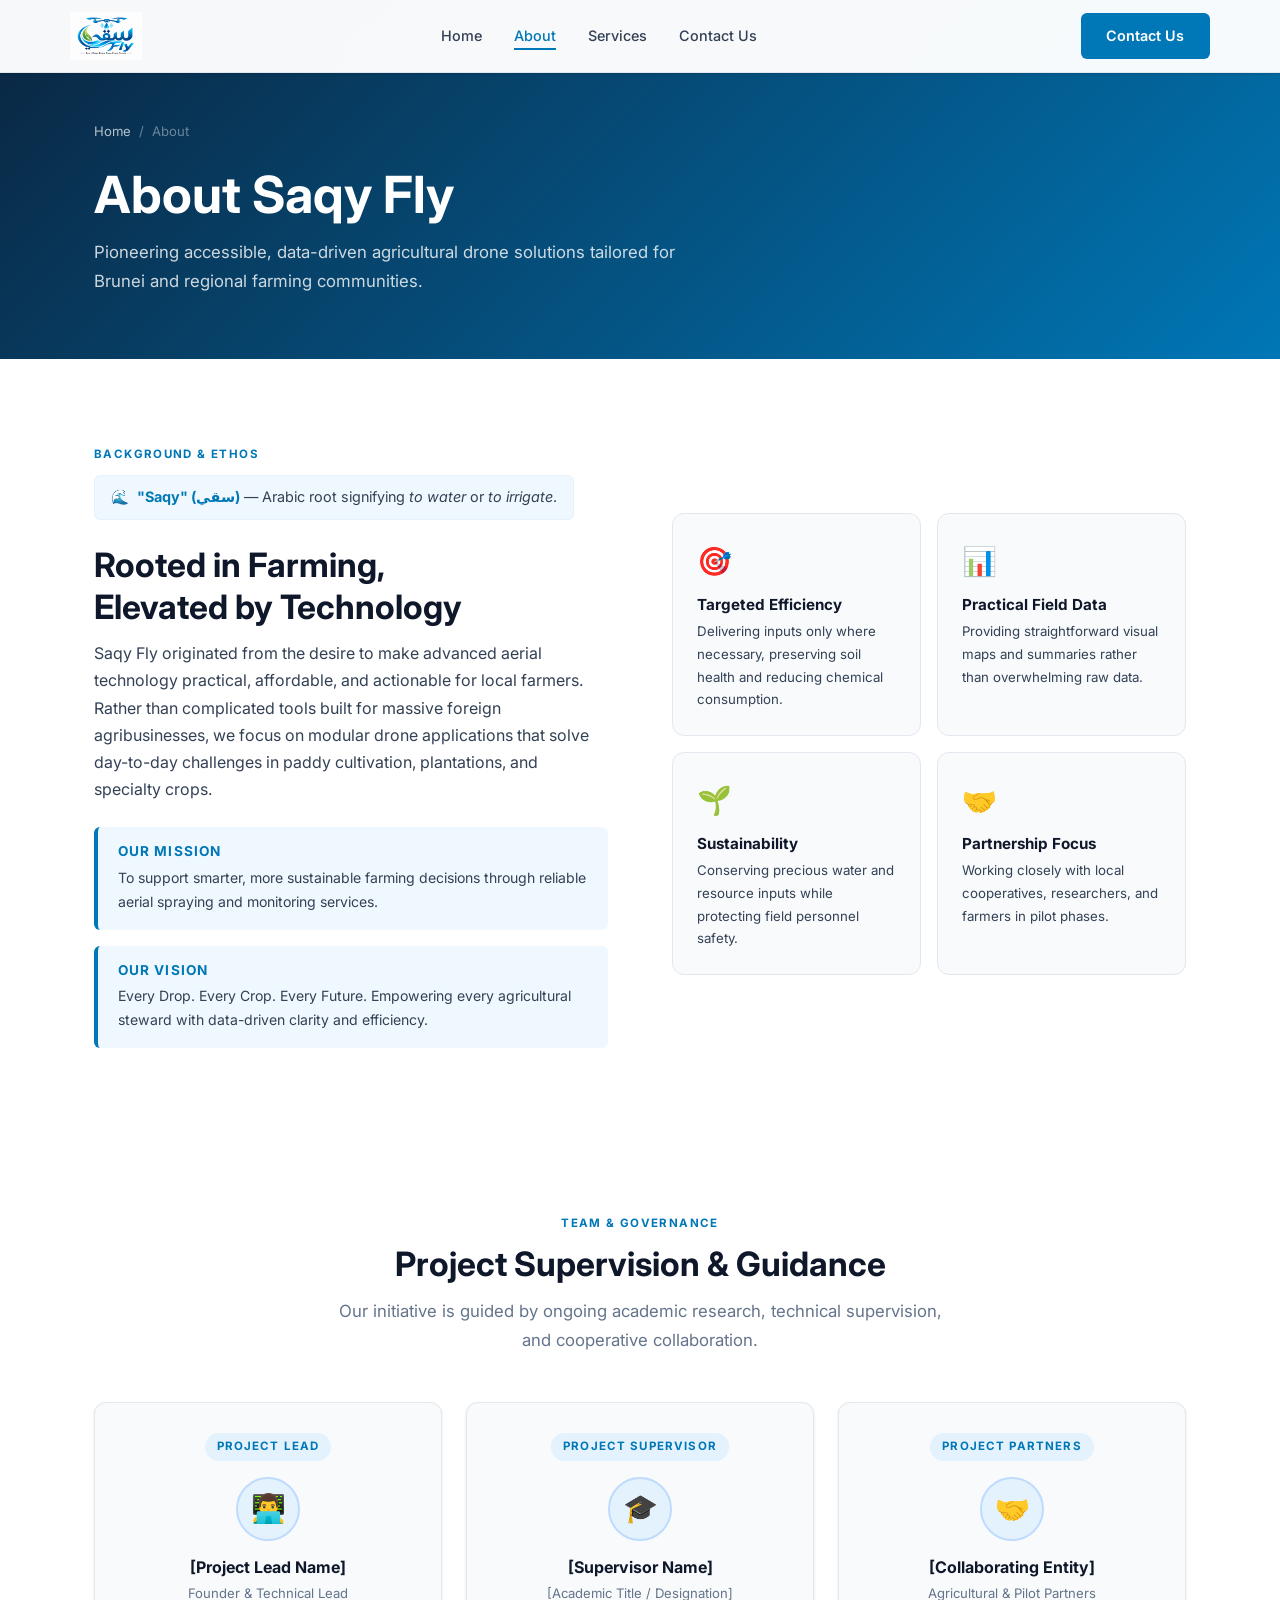
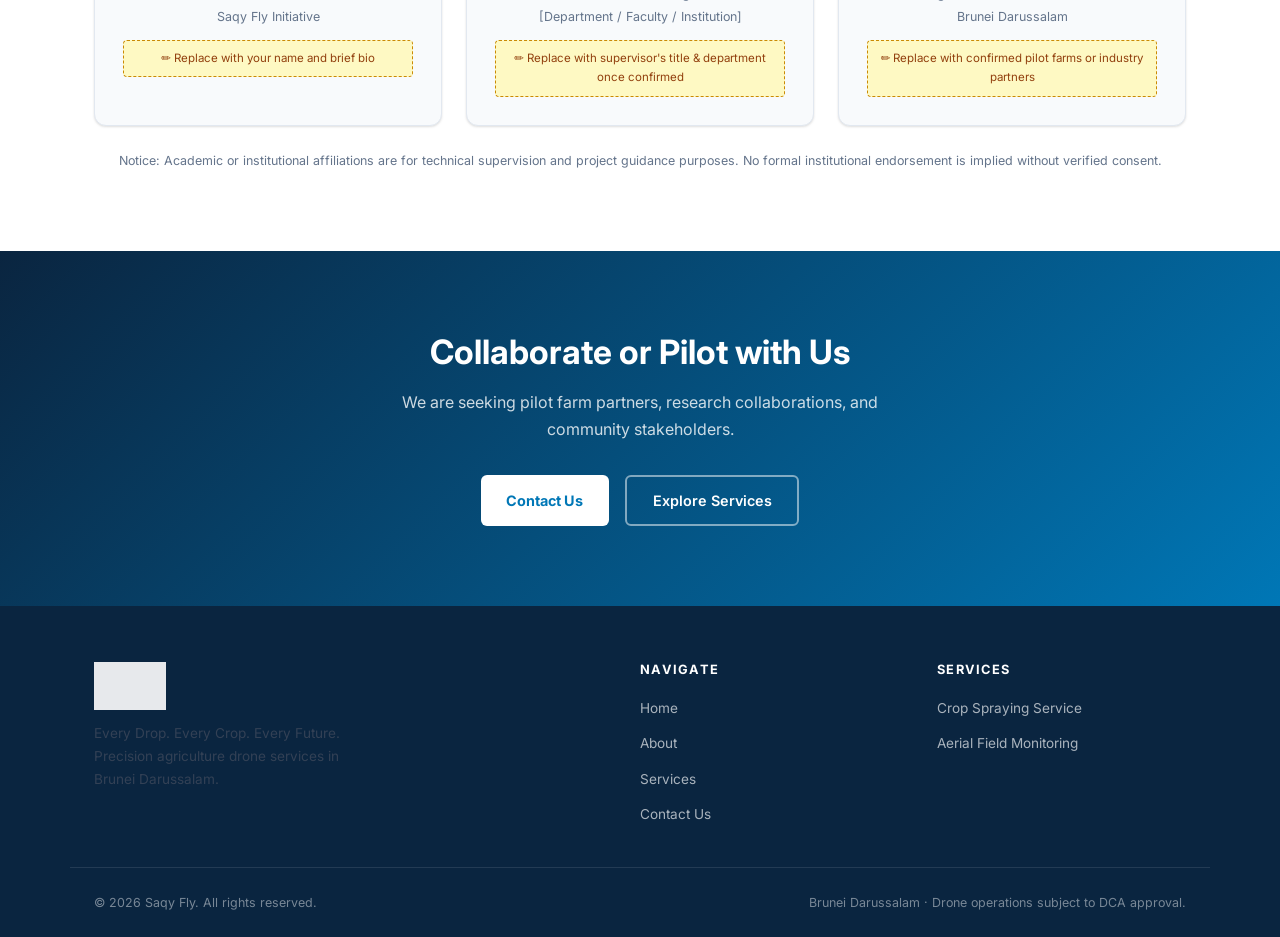
==== about/index.html @ 0e9d71e7 "Update SaqyFly: white & ocean-blue theme, carousel with fallbacks, supervision section, two services" ====
<!DOCTYPE html>
<html lang="en">
<head>
  <meta charset="UTF-8" />
  <meta name="viewport" content="width=device-width, initial-scale=1.0" />
  <title>About Us — Saqy Fly Precision Agriculture</title>
  <meta name="description" content="Learn about Saqy Fly's background, mission, technology vision, and project supervision in Brunei." />
  <link rel="preconnect" href="https://fonts.googleapis.com" />
  <link rel="preconnect" href="https://fonts.gstatic.com" crossorigin />
  <link href="https://fonts.googleapis.com/css2?family=Inter:wght@400;500;600;700;800&display=swap" rel="stylesheet" />
  <link rel="stylesheet" href="../assets/css/style.css" />
  <link rel="icon" href="data:image/svg+xml,<svg xmlns='http://www.w3.org/2000/svg' viewBox='0 0 32 32'><rect width='32' height='32' rx='6' fill='%230077b6'/><text x='5' y='23' font-size='18' font-weight='900' fill='%23fff'>SF</text></svg>" />
</head>
<body>

  <!-- ══ NAV ══ -->
  <nav class="nav" id="mainNav">
    <div class="container nav__inner">
      <a href="/" class="nav__logo">
        <img src="../images/logo.png" alt="Saqy Fly" />
      </a>
      <ul class="nav__links">
        <li><a href="/">Home</a></li>
        <li><a href="/about/" class="active">About</a></li>
        <li><a href="/services/">Services</a></li>
        <li><a href="/contact/">Contact Us</a></li>
      </ul>
      <a href="/contact/" class="btn btn-primary nav__cta">Contact Us</a>
      <button class="nav__hamburger" id="hamburger" aria-label="Open menu">
        <span></span><span></span><span></span>
      </button>
    </div>
  </nav>

  <!-- Mobile Nav -->
  <div class="nav__mobile" id="mobileNav" role="dialog" aria-label="Mobile navigation">
    <button class="nav__close" id="navClose" aria-label="Close menu">✕</button>
    <a href="/" onclick="closeMobileNav()">Home</a>
    <a href="/about/" onclick="closeMobileNav()">About</a>
    <a href="/services/" onclick="closeMobileNav()">Services</a>
    <a href="/contact/" onclick="closeMobileNav()">Contact Us</a>
    <a href="/contact/" class="btn btn-primary" onclick="closeMobileNav()">Contact Us</a>
  </div>

  <!-- ══ PAGE HERO ══ -->
  <section class="page-hero">
    <div class="container">
      <div class="breadcrumb">
        <a href="/">Home</a>
        <span>/</span>
        <span>About</span>
      </div>
      <h1>About Saqy Fly</h1>
      <p>
        Pioneering accessible, data-driven agricultural drone solutions tailored for Brunei and regional farming communities.
      </p>
    </div>
  </section>

  <!-- ══ MISSION & BACKGROUND ══ -->
  <section class="about-mission">
    <div class="container about-mission__inner">
      <div>
        <span class="section-label">Background &amp; Ethos</span>
        <div class="name-meaning">
          <span>🌊</span>
          <span><strong>"Saqy" (سقي)</strong> — Arabic root signifying <em>to water</em> or <em>to irrigate</em>.</span>
        </div>
        <h2 class="section-title">Rooted in Farming,<br>Elevated by Technology</h2>
        <p>
          Saqy Fly originated from the desire to make advanced aerial technology practical, affordable, and actionable for local farmers. Rather than complicated tools built for massive foreign agribusinesses, we focus on modular drone applications that solve day-to-day challenges in paddy cultivation, plantations, and specialty crops.
        </p>

        <div class="mission-vision">
          <div class="mv-box">
            <h4>Our Mission</h4>
            <p>To support smarter, more sustainable farming decisions through reliable aerial spraying and monitoring services.</p>
          </div>
          <div class="mv-box">
            <h4>Our Vision</h4>
            <p>Every Drop. Every Crop. Every Future. Empowering every agricultural steward with data-driven clarity and efficiency.</p>
          </div>
        </div>
      </div>

      <div class="about-mission__cards">
        <div class="mission-card">
          <div class="mission-card__icon">🎯</div>
          <h4>Targeted Efficiency</h4>
          <p>Delivering inputs only where necessary, preserving soil health and reducing chemical consumption.</p>
        </div>
        <div class="mission-card">
          <div class="mission-card__icon">📊</div>
          <h4>Practical Field Data</h4>
          <p>Providing straightforward visual maps and summaries rather than overwhelming raw data.</p>
        </div>
        <div class="mission-card">
          <div class="mission-card__icon">🌱</div>
          <h4>Sustainability</h4>
          <p>Conserving precious water and resource inputs while protecting field personnel safety.</p>
        </div>
        <div class="mission-card">
          <div class="mission-card__icon">🤝</div>
          <h4>Partnership Focus</h4>
          <p>Working closely with local cooperatives, researchers, and farmers in pilot phases.</p>
        </div>
      </div>
    </div>
  </section>

  <!-- ══ PROJECT SUPERVISION & GUIDANCE (Requirement 2) ══ -->
  <section class="supervision bg-grey">
    <div class="container">
      <div class="center" style="max-width:700px; margin:0 auto;">
        <span class="section-label">Team &amp; Governance</span>
        <h2 class="section-title">Project Supervision &amp; Guidance</h2>
        <p class="section-subtitle" style="margin:0 auto;">
          Our initiative is guided by ongoing academic research, technical supervision, and cooperative collaboration.
        </p>
      </div>

      <div class="supervision__grid">

        <!-- Column 1: Project Lead -->
        <div class="supervision-card">
          <span class="supervision-card__role">Project Lead</span>
          <div class="supervision-card__avatar">👨‍💻</div>
          <h4>[Project Lead Name]</h4>
          <div class="supervision-card__title">Founder &amp; Technical Lead</div>
          <div class="supervision-card__dept">Saqy Fly Initiative</div>
          <div class="supervision-card__placeholder">
            ✏️ Replace with your name and brief bio
          </div>
        </div>

        <!-- Column 2: Project Supervisor -->
        <div class="supervision-card">
          <span class="supervision-card__role">Project Supervisor</span>
          <div class="supervision-card__avatar">🎓</div>
          <h4>[Supervisor Name]</h4>
          <div class="supervision-card__title">[Academic Title / Designation]</div>
          <div class="supervision-card__dept">[Department / Faculty / Institution]</div>
          <div class="supervision-card__placeholder">
            ✏️ Replace with supervisor's title &amp; department once confirmed
          </div>
        </div>

        <!-- Column 3: Project Partners -->
        <div class="supervision-card">
          <span class="supervision-card__role">Project Partners</span>
          <div class="supervision-card__avatar">🤝</div>
          <h4>[Collaborating Entity]</h4>
          <div class="supervision-card__title">Agricultural &amp; Pilot Partners</div>
          <div class="supervision-card__dept">Brunei Darussalam</div>
          <div class="supervision-card__placeholder">
            ✏️ Replace with confirmed pilot farms or industry partners
          </div>
        </div>

      </div>

      <p class="center mt-3" style="font-size:.78rem; color:var(--text-muted);">
        Notice: Academic or institutional affiliations are for technical supervision and project guidance purposes. No formal institutional endorsement is implied without verified consent.
      </p>
    </div>
  </section>

  <!-- ══ CTA BAND ══ -->
  <div class="cta-band">
    <div class="container">
      <h2>Collaborate or Pilot with Us</h2>
      <p>We are seeking pilot farm partners, research collaborations, and community stakeholders.</p>
      <div class="cta-band__actions">
        <a href="/contact/" class="btn btn-white">Contact Us</a>
        <a href="/services/" class="btn btn-outline" style="border-color:rgba(255,255,255,.5);color:#fff;">Explore Services</a>
      </div>
    </div>
  </div>

  <!-- ══ FOOTER ══ -->
  <footer class="footer">
    <div class="container footer__inner">
      <div class="footer__brand">
        <img src="../images/logo.png" alt="Saqy Fly" />
        <p>Every Drop. Every Crop. Every Future.<br>Precision agriculture drone services in Brunei Darussalam.</p>
      </div>
      <div class="footer__col">
        <h4>Navigate</h4>
        <ul>
          <li><a href="/">Home</a></li>
          <li><a href="/about/">About</a></li>
          <li><a href="/services/">Services</a></li>
          <li><a href="/contact/">Contact Us</a></li>
        </ul>
      </div>
      <div class="footer__col">
        <h4>Services</h4>
        <ul>
          <li><a href="/services/#spraying">Crop Spraying Service</a></li>
          <li><a href="/services/#monitoring">Aerial Field Monitoring</a></li>
        </ul>
      </div>
    </div>
    <div class="container footer__bottom">
      <span>© <span id="year"></span> Saqy Fly. All rights reserved.</span>
      <span>Brunei Darussalam · Drone operations subject to DCA approval.</span>
    </div>
  </footer>

  <script src="../assets/js/main.js"></script>
</body>
</html>
---- assets/css/style.css ----
/* ============================================================
   SAQY FLY — Global Stylesheet
   Theme: White background · Ocean-blue branding
   ============================================================ */

:root {
  /* Colours */
  --blue-900:  #0a2540;
  --blue-800:  #0d3461;
  --blue-700:  #1354a0;
  --blue-600:  #1a6fc4;
  --blue-500:  #2196f3;
  --blue-400:  #42a5f5;
  --blue-100:  #e3f2fd;
  --blue-50:   #f0f8ff;
  --ocean:     #0077b6;
  --ocean-mid: #0096c7;
  --ocean-light: #00b4d8;
  --ocean-pale: #caf0f8;

  --white:     #ffffff;
  --grey-50:   #f8fafc;
  --grey-100:  #f1f5f9;
  --grey-200:  #e2e8f0;
  --grey-300:  #cbd5e1;
  --grey-400:  #94a3b8;
  --grey-500:  #64748b;
  --grey-700:  #334155;
  --grey-900:  #0f172a;

  --text-dark:  #0f172a;
  --text-body:  #334155;
  --text-muted: #64748b;
  --border:     #e2e8f0;

  --accent:     var(--ocean);
  --accent-hover: var(--ocean-mid);

  /* Spacing & Shape */
  --radius:    12px;
  --radius-sm: 6px;
  --radius-lg: 20px;
  --shadow-sm: 0 1px 3px rgba(0,0,0,.08), 0 1px 2px rgba(0,0,0,.06);
  --shadow:    0 4px 16px rgba(0,119,182,.12);
  --shadow-lg: 0 12px 40px rgba(0,119,182,.16);
  --transition: 0.22s ease;
  --max-w: 1140px;
  --font: 'Inter', system-ui, -apple-system, sans-serif;
}

/* ── Reset ── */
*, *::before, *::after { box-sizing: border-box; margin: 0; padding: 0; }
html { scroll-behavior: smooth; font-size: 16px; }
body {
  font-family: var(--font);
  background: var(--white);
  color: var(--text-body);
  line-height: 1.7;
  -webkit-font-smoothing: antialiased;
}
img { max-width: 100%; display: block; }
a { color: var(--ocean); text-decoration: none; }
a:hover { text-decoration: underline; }

/* ── Typography ── */
h1,h2,h3,h4 { font-weight: 700; line-height: 1.25; color: var(--text-dark); }
h1 { font-size: clamp(2rem, 5vw, 3.2rem); }
h2 { font-size: clamp(1.5rem, 3vw, 2.1rem); }
h3 { font-size: 1.2rem; }
p  { color: var(--text-body); }

/* ── Layout ── */
.container { max-width: var(--max-w); margin: 0 auto; padding: 0 1.5rem; }
section { padding: 5rem 0; }
.section-label {
  display: inline-block;
  text-transform: uppercase;
  letter-spacing: .12em;
  font-size: .72rem;
  font-weight: 700;
  color: var(--ocean);
  margin-bottom: .6rem;
}
.section-title { margin-bottom: .75rem; }
.section-subtitle { font-size: 1.05rem; color: var(--text-muted); max-width: 620px; }
.bg-grey   { background: var(--grey-50); }
.bg-blue   { background: var(--blue-900); }
.bg-white  { background: var(--white); }

/* ── Buttons ── */
.btn {
  display: inline-flex;
  align-items: center;
  gap: .45rem;
  padding: .7rem 1.6rem;
  border-radius: var(--radius-sm);
  font-weight: 600;
  font-size: .9rem;
  cursor: pointer;
  border: none;
  transition: var(--transition);
  text-decoration: none;
  white-space: nowrap;
}
.btn-primary {
  background: var(--ocean);
  color: var(--white);
}
.btn-primary:hover { background: var(--ocean-mid); text-decoration: none; color: var(--white); }
.btn-outline {
  background: transparent;
  color: var(--ocean);
  border: 2px solid var(--ocean);
}
.btn-outline:hover { background: var(--blue-50); text-decoration: none; }
.btn-white {
  background: var(--white);
  color: var(--ocean);
  font-weight: 700;
}
.btn-white:hover { background: var(--blue-50); text-decoration: none; }

/* ── NAV ── */
.nav {
  position: fixed; top: 0; left: 0; right: 0; z-index: 200;
  background: rgba(255,255,255,.97);
  backdrop-filter: blur(10px);
  border-bottom: 1px solid var(--border);
  box-shadow: var(--shadow-sm);
  transition: var(--transition);
}
.nav__inner {
  display: flex;
  align-items: center;
  justify-content: space-between;
  padding: .75rem 0;
}
.nav__logo {
  display: flex;
  align-items: center;
  text-decoration: none;
}
.nav__logo img {
  height: 48px;
  width: auto;
  object-fit: contain;
}
.nav__links {
  display: flex;
  align-items: center;
  gap: 2rem;
  list-style: none;
}
.nav__links a {
  color: var(--text-body);
  font-size: .9rem;
  font-weight: 500;
  transition: var(--transition);
  padding: .25rem 0;
  border-bottom: 2px solid transparent;
}
.nav__links a:hover,
.nav__links a.active {
  color: var(--ocean);
  border-bottom-color: var(--ocean);
  text-decoration: none;
}
.nav__cta { margin-left: 1.5rem; }

/* Hamburger */
.nav__hamburger {
  display: none;
  flex-direction: column;
  gap: 5px;
  cursor: pointer;
  padding: .4rem;
  background: none;
  border: none;
}
.nav__hamburger span {
  display: block;
  width: 24px;
  height: 2px;
  background: var(--text-dark);
  border-radius: 2px;
  transition: var(--transition);
}

/* Mobile nav overlay */
.nav__mobile {
  display: none;
  position: fixed;
  inset: 0;
  background: var(--white);
  z-index: 199;
  flex-direction: column;
  align-items: center;
  justify-content: center;
  gap: 1.75rem;
}
.nav__mobile.open { display: flex; }
.nav__mobile a {
  font-size: 1.4rem;
  font-weight: 700;
  color: var(--text-dark);
}
.nav__mobile a:hover { color: var(--ocean); }
.nav__close {
  position: absolute;
  top: 1.25rem; right: 1.5rem;
  background: none; border: none;
  font-size: 1.75rem;
  color: var(--text-dark);
  cursor: pointer;
}

/* ── HERO ── */
.hero {
  min-height: 92vh;
  display: flex;
  align-items: center;
  padding-top: 80px;
  background: linear-gradient(135deg, var(--blue-900) 0%, var(--ocean) 60%, var(--ocean-light) 100%);
  position: relative;
  overflow: hidden;
}
.hero::before {
  content: '';
  position: absolute;
  inset: 0;
  background:
    radial-gradient(ellipse 70% 70% at 80% 50%, rgba(255,255,255,.06) 0%, transparent 60%),
    url("data:image/svg+xml,%3Csvg width='60' height='60' viewBox='0 0 60 60' xmlns='http://www.w3.org/2000/svg'%3E%3Cg fill='none' fill-rule='evenodd'%3E%3Cg fill='%23ffffff' fill-opacity='0.03'%3E%3Cpath d='M36 34v-4h-2v4h-4v2h4v4h2v-4h4v-2h-4zm0-30V0h-2v4h-4v2h4v4h2V6h4V4h-4zM6 34v-4H4v4H0v2h4v4h2v-4h4v-2H6zM6 4V0H4v4H0v2h4v4h2V6h4V4H6z'/%3E%3C/g%3E%3C/g%3E%3C/svg%3E");
}
.hero__inner {
  position: relative;
  z-index: 1;
  display: grid;
  grid-template-columns: 1fr 1fr;
  gap: 3rem;
  align-items: center;
  padding: 4rem 0;
}
.hero__eyebrow {
  display: inline-flex;
  align-items: center;
  gap: .5rem;
  background: rgba(255,255,255,.15);
  border: 1px solid rgba(255,255,255,.25);
  border-radius: 100px;
  padding: .3rem 1rem;
  font-size: .78rem;
  font-weight: 600;
  color: rgba(255,255,255,.95);
  margin-bottom: 1.25rem;
}
.hero__title {
  color: var(--white);
  margin-bottom: 1.1rem;
}
.hero__title em { font-style: normal; color: var(--ocean-pale); }
.hero__subtitle {
  font-size: 1.1rem;
  color: rgba(255,255,255,.85);
  margin-bottom: 2rem;
  max-width: 520px;
}
.hero__actions { display: flex; gap: 1rem; flex-wrap: wrap; }
.hero__notice {
  margin-top: 1.75rem;
  padding: .75rem 1rem;
  background: rgba(255,255,255,.1);
  border-left: 3px solid rgba(255,255,255,.4);
  border-radius: var(--radius-sm);
  font-size: .82rem;
  color: rgba(255,255,255,.8);
}
.hero__visual {
  display: flex;
  flex-direction: column;
  gap: 1rem;
}
.hero__drone-card {
  background: rgba(255,255,255,.12);
  border: 1px solid rgba(255,255,255,.2);
  border-radius: var(--radius);
  padding: 2rem;
  text-align: center;
  backdrop-filter: blur(6px);
}
.hero__drone-card svg {
  width: 65%;
  margin: 0 auto;
  animation: float 4s ease-in-out infinite;
}
@keyframes float {
  0%,100% { transform: translateY(0); }
  50% { transform: translateY(-12px); }
}
.hero__drone-label {
  font-size: .72rem;
  color: rgba(255,255,255,.55);
  margin-top: .75rem;
}
.hero__stats {
  display: grid;
  grid-template-columns: 1fr 1fr;
  gap: 1rem;
}
.hero__stat {
  background: rgba(255,255,255,.1);
  border: 1px solid rgba(255,255,255,.15);
  border-radius: var(--radius-sm);
  padding: .9rem 1rem;
  text-align: center;
}
.hero__stat strong {
  display: block;
  font-size: 1.4rem;
  font-weight: 800;
  color: var(--white);
}
.hero__stat span { font-size: .78rem; color: rgba(255,255,255,.65); }

/* ── SERVICES ── */
.services-grid {
  display: grid;
  grid-template-columns: 1fr 1fr;
  gap: 2rem;
  margin-top: 3rem;
}
.service-card {
  background: var(--white);
  border: 1px solid var(--border);
  border-radius: var(--radius);
  overflow: hidden;
  box-shadow: var(--shadow-sm);
  transition: var(--transition);
  display: flex;
  flex-direction: column;
}
.service-card:hover {
  box-shadow: var(--shadow-lg);
  transform: translateY(-3px);
}
.service-card__header {
  background: linear-gradient(135deg, var(--blue-900), var(--ocean));
  padding: 2rem;
  color: var(--white);
}
.service-card__icon { font-size: 2.5rem; margin-bottom: 1rem; }
.service-card__header h3 { color: var(--white); font-size: 1.3rem; margin-bottom: .4rem; }
.service-card__header p { color: rgba(255,255,255,.8); font-size: .9rem; }
.service-card__body { padding: 1.75rem; flex: 1; display: flex; flex-direction: column; }
.service-card__price {
  display: flex;
  align-items: baseline;
  gap: .35rem;
  margin-bottom: 1rem;
  padding-bottom: 1rem;
  border-bottom: 1px solid var(--border);
}
.service-card__price .amount {
  font-size: 1.75rem;
  font-weight: 800;
  color: var(--ocean);
}
.service-card__price .unit {
  font-size: .85rem;
  color: var(--text-muted);
}
.price-note {
  font-size: .72rem;
  color: #b45309;
  background: #fef3c7;
  border: 1px solid #fde68a;
  border-radius: 4px;
  padding: .2rem .5rem;
  margin-left: .5rem;
}
.service-card__features {
  list-style: none;
  margin-bottom: 1.5rem;
  flex: 1;
}
.service-card__features li {
  padding: .4rem 0;
  font-size: .875rem;
  color: var(--text-body);
  display: flex;
  gap: .6rem;
  align-items: flex-start;
  border-bottom: 1px solid var(--grey-100);
}
.service-card__features li:last-child { border-bottom: none; }
.service-card__features li::before { content: '✓'; color: var(--ocean); font-weight: 700; flex-shrink: 0; }
.service-card__actions { display: flex; gap: .75rem; flex-wrap: wrap; }
.service-card__actions .btn { flex: 1; justify-content: center; }
.status-badge {
  display: inline-flex;
  align-items: center;
  gap: .35rem;
  padding: .25rem .7rem;
  border-radius: 100px;
  font-size: .72rem;
  font-weight: 600;
}
.status--available { background: #dcfce7; color: #16a34a; }
.status--available::before { content: '●'; }
.availability-note {
  margin-top: 1rem;
  padding: .7rem .9rem;
  background: var(--blue-50);
  border: 1px solid var(--blue-100);
  border-radius: var(--radius-sm);
  font-size: .8rem;
  color: var(--ocean);
}

/* ── CAROUSEL ── */
.carousel-section { background: var(--grey-50); }
.carousel-wrap {
  position: relative;
  margin-top: 2.5rem;
  border-radius: var(--radius);
  overflow: hidden;
  box-shadow: var(--shadow-lg);
  background: var(--grey-900);
}
.carousel-track {
  display: flex;
  transition: transform .45s cubic-bezier(.4,0,.2,1);
}
.carousel-slide {
  min-width: 100%;
  position: relative;
}
.carousel-slide img {
  width: 100%;
  height: 480px;
  object-fit: cover;
  display: block;
}
.carousel-slide__placeholder {
  width: 100%;
  height: 480px;
  background: linear-gradient(135deg, #1a3a5c, #0077b6);
  display: flex;
  flex-direction: column;
  align-items: center;
  justify-content: center;
  gap: 1rem;
  color: rgba(255,255,255,.7);
}
.carousel-slide__placeholder-icon { font-size: 4rem; opacity: .4; }
.carousel-slide__placeholder h4 { color: rgba(255,255,255,.85); font-size: 1rem; }
.carousel-slide__placeholder p { font-size: .8rem; text-align: center; max-width: 320px; }
.carousel-slide__placeholder code {
  background: rgba(255,255,255,.1);
  border: 1px solid rgba(255,255,255,.2);
  border-radius: 4px;
  padding: .15rem .5rem;
  font-family: monospace;
  font-size: .78rem;
  color: #7dd3fc;
}
.carousel-caption {
  position: absolute;
  bottom: 0; left: 0; right: 0;
  background: linear-gradient(transparent, rgba(0,0,0,.75));
  padding: 2.5rem 1.5rem 1.25rem;
  color: var(--white);
}
.carousel-caption h4 { font-size: 1rem; margin-bottom: .25rem; }
.carousel-caption p { font-size: .82rem; color: rgba(255,255,255,.75); }
.carousel-btn {
  position: absolute;
  top: 50%; transform: translateY(-50%);
  background: rgba(255,255,255,.95);
  border: none;
  border-radius: 50%;
  width: 44px; height: 44px;
  display: flex; align-items: center; justify-content: center;
  cursor: pointer;
  font-size: 1.1rem;
  color: var(--ocean);
  box-shadow: var(--shadow);
  transition: var(--transition);
  z-index: 10;
}
.carousel-btn:hover { background: var(--white); transform: translateY(-50%) scale(1.08); }
.carousel-btn--prev { left: 1rem; }
.carousel-btn--next { right: 1rem; }
.carousel-dots {
  display: flex;
  justify-content: center;
  gap: .5rem;
  padding: 1rem;
  background: var(--grey-900);
}
.carousel-dot {
  width: 8px; height: 8px;
  border-radius: 50%;
  background: rgba(255,255,255,.3);
  border: none;
  cursor: pointer;
  transition: var(--transition);
  padding: 0;
}
.carousel-dot.active {
  background: var(--ocean-light);
  width: 24px;
  border-radius: 4px;
}
.carousel-counter {
  position: absolute;
  top: 1rem; right: 1rem;
  background: rgba(0,0,0,.5);
  color: var(--white);
  border-radius: 100px;
  padding: .25rem .75rem;
  font-size: .75rem;
  z-index: 10;
}

/* ── ABOUT / PROCESS ── */
.process-steps {
  display: grid;
  grid-template-columns: repeat(auto-fit, minmax(170px, 1fr));
  gap: 1.25rem;
  margin-top: 3rem;
}
.process-step {
  background: var(--white);
  border: 1px solid var(--border);
  border-radius: var(--radius);
  padding: 1.75rem 1.25rem;
  text-align: center;
  box-shadow: var(--shadow-sm);
}
.process-step__num {
  width: 40px; height: 40px;
  border-radius: 50%;
  background: var(--blue-100);
  display: flex; align-items: center; justify-content: center;
  font-weight: 800;
  color: var(--ocean);
  font-size: .9rem;
  margin: 0 auto .75rem;
}
.process-step__icon { font-size: 1.5rem; margin-bottom: .5rem; }
.process-step h4 { font-size: .95rem; margin-bottom: .4rem; }
.process-step p { font-size: .82rem; }

/* ── SUPERVISION SECTION ── */
.supervision { background: var(--white); }
.supervision__grid {
  display: grid;
  grid-template-columns: repeat(3, 1fr);
  gap: 1.5rem;
  margin-top: 3rem;
}
.supervision-card {
  background: var(--grey-50);
  border: 1px solid var(--border);
  border-radius: var(--radius);
  padding: 1.75rem;
  text-align: center;
  box-shadow: var(--shadow-sm);
}
.supervision-card__role {
  display: inline-block;
  background: var(--blue-100);
  color: var(--ocean);
  font-size: .72rem;
  font-weight: 700;
  text-transform: uppercase;
  letter-spacing: .1em;
  padding: .25rem .75rem;
  border-radius: 100px;
  margin-bottom: 1rem;
}
.supervision-card__avatar {
  width: 64px; height: 64px;
  border-radius: 50%;
  background: var(--blue-100);
  display: flex; align-items: center; justify-content: center;
  font-size: 1.75rem;
  margin: 0 auto 1rem;
  border: 2px solid var(--blue-200, #bfdbfe);
}
.supervision-card h4 { font-size: 1rem; margin-bottom: .3rem; }
.supervision-card__title { font-size: .82rem; color: var(--text-muted); margin-bottom: .15rem; }
.supervision-card__dept { font-size: .78rem; color: var(--text-muted); }
.supervision-card__placeholder {
  margin-top: .75rem;
  padding: .5rem;
  background: #fef9c3;
  border: 1px dashed #ca8a04;
  border-radius: 4px;
  font-size: .72rem;
  color: #92400e;
}

/* ── PROBLEMS ── */
.problems-grid {
  display: grid;
  grid-template-columns: repeat(auto-fit, minmax(270px, 1fr));
  gap: 1.25rem;
  margin-top: 3rem;
}
.problem-card {
  background: var(--white);
  border: 1px solid var(--border);
  border-radius: var(--radius);
  padding: 1.5rem;
  box-shadow: var(--shadow-sm);
}
.problem-card__icon { font-size: 1.5rem; margin-bottom: .75rem; }
.problem-card h4 { font-size: .95rem; margin-bottom: .4rem; }
.problem-card p { font-size: .85rem; }

/* ── CUSTOMERS ── */
.customers-grid {
  display: grid;
  grid-template-columns: repeat(auto-fit, minmax(180px, 1fr));
  gap: 1rem;
  margin-top: 3rem;
}
.customer-card {
  background: var(--white);
  border: 1px solid var(--border);
  border-radius: var(--radius);
  padding: 1.5rem;
  text-align: center;
  box-shadow: var(--shadow-sm);
  transition: var(--transition);
}
.customer-card:hover { box-shadow: var(--shadow); transform: translateY(-2px); }
.customer-card__icon { font-size: 2rem; margin-bottom: .6rem; }
.customer-card h4 { font-size: .9rem; margin-bottom: .3rem; }
.customer-card p { font-size: .8rem; }

/* ── CTA BAND ── */
.cta-band {
  background: linear-gradient(135deg, var(--blue-900), var(--ocean));
  padding: 5rem 0;
  text-align: center;
  color: var(--white);
}
.cta-band h2 { color: var(--white); margin-bottom: 1rem; }
.cta-band p { color: rgba(255,255,255,.8); max-width: 540px; margin: 0 auto 2rem; }
.cta-band__actions { display: flex; gap: 1rem; justify-content: center; flex-wrap: wrap; }

/* ── CONTACT ── */
.contact-grid {
  display: grid;
  grid-template-columns: 1fr 1.5fr;
  gap: 4rem;
  align-items: start;
  margin-top: 3rem;
}
.contact-info h3 { margin-bottom: 1rem; }
.contact-info p { margin-bottom: 1.5rem; }
.contact-detail {
  display: flex;
  align-items: flex-start;
  gap: .75rem;
  padding: .85rem 0;
  border-bottom: 1px solid var(--border);
}
.contact-detail:last-child { border-bottom: none; }
.contact-detail__icon {
  width: 38px; height: 38px;
  background: var(--blue-100);
  border-radius: var(--radius-sm);
  display: flex; align-items: center; justify-content: center;
  font-size: 1rem;
  flex-shrink: 0;
}
.contact-detail strong { display: block; font-size: .85rem; color: var(--text-dark); }
.contact-detail span { font-size: .85rem; color: var(--text-muted); }
.stage-note {
  margin-top: 1.75rem;
  padding: 1rem 1.25rem;
  background: var(--blue-50);
  border: 1px solid var(--blue-100);
  border-radius: var(--radius);
  font-size: .85rem;
  color: var(--ocean);
}

/* Form */
.contact-form {
  background: var(--grey-50);
  border: 1px solid var(--border);
  border-radius: var(--radius);
  padding: 2rem;
  box-shadow: var(--shadow-sm);
}
.form-group { margin-bottom: 1.2rem; }
.form-group label {
  display: block;
  font-size: .85rem;
  font-weight: 600;
  color: var(--text-dark);
  margin-bottom: .4rem;
}
.form-group input,
.form-group select,
.form-group textarea {
  width: 100%;
  background: var(--white);
  border: 1px solid var(--grey-300);
  border-radius: var(--radius-sm);
  padding: .65rem .9rem;
  color: var(--text-dark);
  font-size: .9rem;
  font-family: var(--font);
  transition: var(--transition);
  outline: none;
}
.form-group input:focus,
.form-group select:focus,
.form-group textarea:focus {
  border-color: var(--ocean);
  box-shadow: 0 0 0 3px rgba(0,119,182,.1);
}
.form-group textarea { resize: vertical; min-height: 120px; }
.form-group select { appearance: none; cursor: pointer; }
.form-row { display: grid; grid-template-columns: 1fr 1fr; gap: 1rem; }
.form__submit { width: 100%; justify-content: center; font-size: .95rem; padding: .85rem; }
.form__notice {
  margin-top: .75rem;
  padding: .6rem .85rem;
  background: #fef3c7;
  border: 1px solid #fde68a;
  border-radius: var(--radius-sm);
  font-size: .78rem;
  color: #92400e;
  text-align: center;
}
.form__status {
  display: none;
  margin-top: .75rem;
  padding: .75rem 1rem;
  border-radius: var(--radius-sm);
  font-size: .875rem;
  text-align: center;
}
.form__status.success { background: #dcfce7; border: 1px solid #bbf7d0; color: #15803d; display: block; }
.form__status.error   { background: #fee2e2; border: 1px solid #fecaca; color: #dc2626; display: block; }
.form__status.loading { background: var(--blue-50); border: 1px solid var(--blue-100); color: var(--ocean); display: block; }

/* ── REGULATORY ── */
.regulatory-note {
  background: #fffbeb;
  border: 1px solid #fde68a;
  border-radius: var(--radius-sm);
  padding: .6rem 1rem;
  font-size: .78rem;
  color: #92400e;
  margin-top: .75rem;
}

/* ── FOOTER ── */
.footer {
  background: var(--blue-900);
  color: rgba(255,255,255,.75);
  padding: 3.5rem 0 1.5rem;
}
.footer__inner {
  display: grid;
  grid-template-columns: 2fr 1fr 1fr;
  gap: 3rem;
  padding-bottom: 2rem;
  border-bottom: 1px solid rgba(255,255,255,.1);
}
.footer__brand img { height: 48px; width: auto; margin-bottom: .75rem; filter: brightness(0) invert(1); opacity: .9; }
.footer__brand p { font-size: .85rem; max-width: 280px; }
.footer__col h4 {
  font-size: .8rem;
  font-weight: 700;
  text-transform: uppercase;
  letter-spacing: .1em;
  color: var(--white);
  margin-bottom: 1rem;
}
.footer__col ul { list-style: none; }
.footer__col li { margin-bottom: .5rem; }
.footer__col a { color: rgba(255,255,255,.65); font-size: .85rem; }
.footer__col a:hover { color: var(--white); }
.footer__bottom {
  display: flex;
  justify-content: space-between;
  align-items: center;
  padding-top: 1.5rem;
  font-size: .78rem;
  color: rgba(255,255,255,.45);
  flex-wrap: wrap;
  gap: .5rem;
}

/* ── PAGE HERO ── */
.page-hero {
  background: linear-gradient(135deg, var(--blue-900), var(--ocean));
  padding: 120px 0 4rem;
  color: var(--white);
}
.page-hero h1 { color: var(--white); }
.page-hero p { color: rgba(255,255,255,.8); max-width: 600px; margin-top: .75rem; font-size: 1.05rem; }
.breadcrumb {
  display: flex;
  align-items: center;
  gap: .5rem;
  margin-bottom: 1.25rem;
  font-size: .82rem;
  color: rgba(255,255,255,.6);
}
.breadcrumb a { color: rgba(255,255,255,.7); }
.breadcrumb a:hover { color: var(--white); }
.breadcrumb span { color: rgba(255,255,255,.4); }

/* ── ABOUT PAGE ── */
.about-mission {
  background: var(--white);
}
.about-mission__inner {
  display: grid;
  grid-template-columns: 1fr 1fr;
  gap: 4rem;
  align-items: center;
}
.about-mission__cards {
  display: grid;
  grid-template-columns: 1fr 1fr;
  gap: 1rem;
}
.mission-card {
  background: var(--grey-50);
  border: 1px solid var(--border);
  border-radius: var(--radius);
  padding: 1.5rem;
}
.mission-card__icon { font-size: 1.75rem; margin-bottom: .6rem; }
.mission-card h4 { font-size: .95rem; margin-bottom: .4rem; }
.mission-card p { font-size: .83rem; }
.name-meaning {
  display: inline-flex;
  align-items: center;
  gap: .5rem;
  background: var(--blue-50);
  border: 1px solid var(--blue-100);
  border-radius: var(--radius-sm);
  padding: .6rem 1rem;
  font-size: .9rem;
  margin-bottom: 1.5rem;
}
.name-meaning strong { color: var(--ocean); }
.mission-vision {
  display: flex;
  flex-direction: column;
  gap: 1rem;
  margin-top: 1.5rem;
}
.mv-box {
  background: var(--blue-50);
  border-left: 4px solid var(--ocean);
  border-radius: var(--radius-sm);
  padding: 1rem 1.25rem;
}
.mv-box h4 { font-size: .85rem; text-transform: uppercase; letter-spacing: .08em; color: var(--ocean); margin-bottom: .35rem; }
.mv-box p { font-size: .88rem; }

/* ── UTILS ── */
.text-ocean { color: var(--ocean); }
.text-muted { color: var(--text-muted); }
.mt-1 { margin-top: .5rem; }
.mt-2 { margin-top: 1rem; }
.mt-3 { margin-top: 1.5rem; }
.center { text-align: center; }
.divider {
  border: none;
  border-top: 1px solid var(--border);
  margin: 3rem 0;
}

/* ── RESPONSIVE ── */
@media (max-width: 960px) {
  .hero__inner { grid-template-columns: 1fr; }
  .hero__visual { display: none; }
  .services-grid { grid-template-columns: 1fr; }
  .contact-grid { grid-template-columns: 1fr; }
  .about-mission__inner { grid-template-columns: 1fr; }
  .supervision__grid { grid-template-columns: 1fr; }
  .footer__inner { grid-template-columns: 1fr 1fr; }
  .about-mission__cards { grid-template-columns: 1fr 1fr; }
}
@media (max-width: 640px) {
  section { padding: 3.5rem 0; }
  .nav__links, .nav__cta { display: none; }
  .nav__hamburger { display: flex; }
  .form-row { grid-template-columns: 1fr; }
  .footer__inner { grid-template-columns: 1fr; gap: 2rem; }
  .about-mission__cards { grid-template-columns: 1fr; }
  .hero__stats { grid-template-columns: 1fr 1fr; }
  .carousel-slide img, .carousel-slide__placeholder { height: 260px; }
  .supervision__grid { grid-template-columns: 1fr; }
}
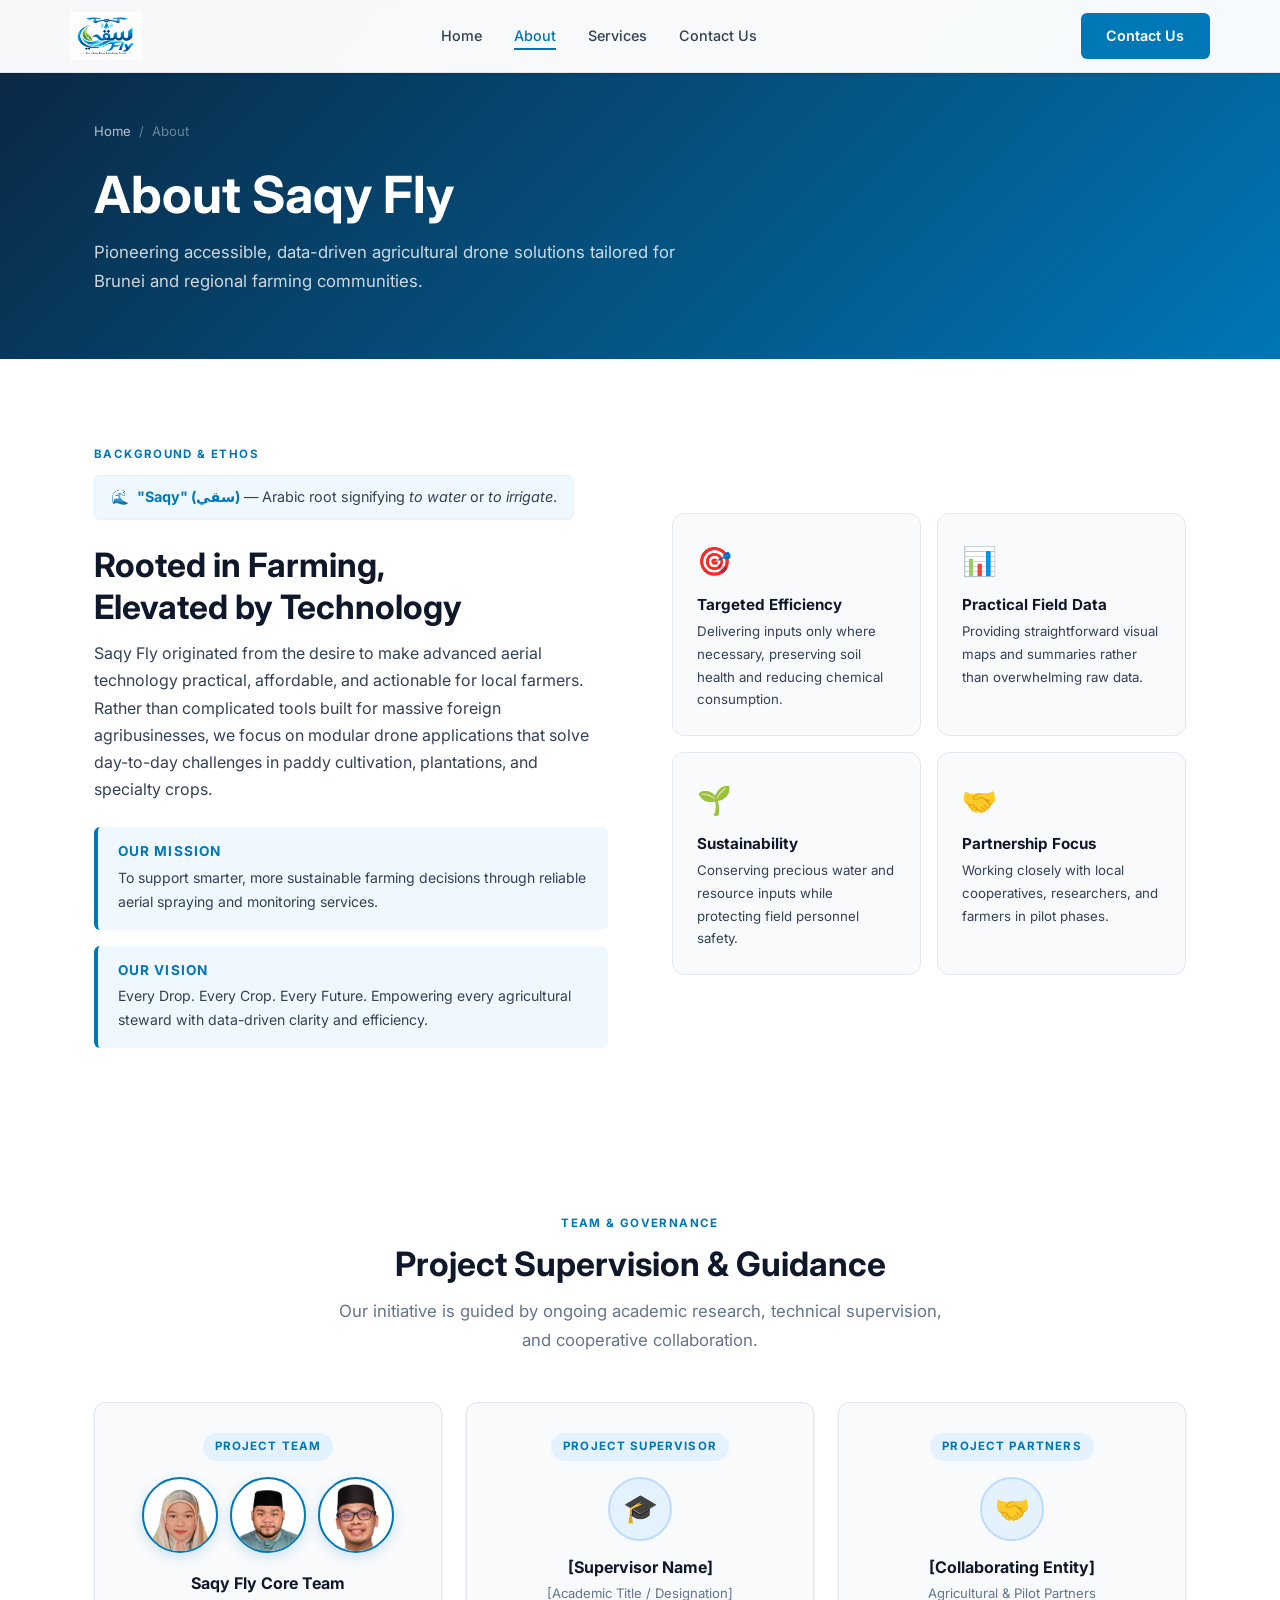
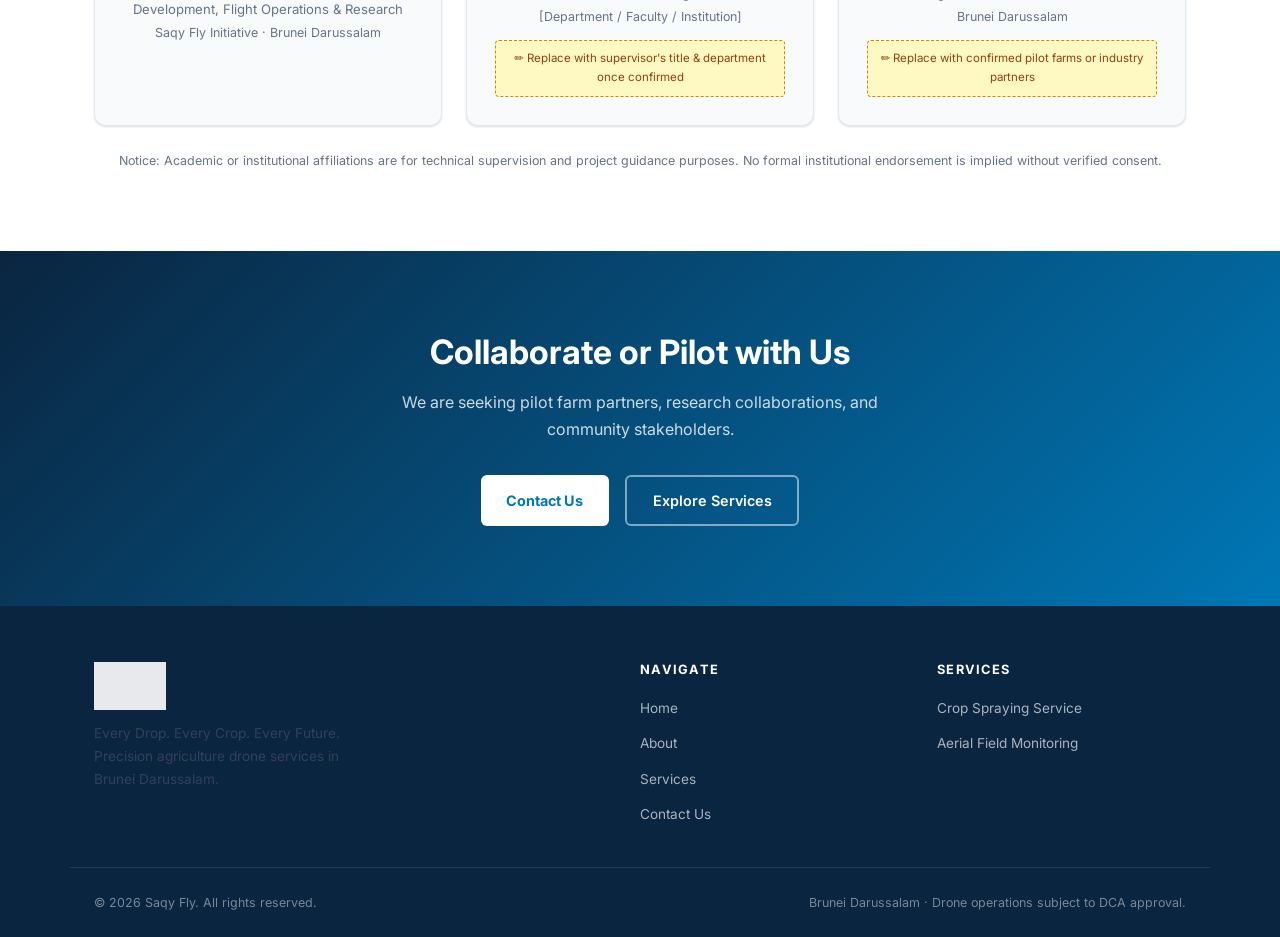
==== commit ebbb72b8: "Update About page: change Project Lead to Project Team with core team photos" ====
--- a/about/index.html
+++ b/about/index.html
@@ -121,16 +121,17 @@
 
       <div class="supervision__grid">
 
-        <!-- Column 1: Project Lead -->
+        <!-- Column 1: Project Team -->
         <div class="supervision-card">
-          <span class="supervision-card__role">Project Lead</span>
-          <div class="supervision-card__avatar">👨‍💻</div>
-          <h4>[Project Lead Name]</h4>
-          <div class="supervision-card__title">Founder &amp; Technical Lead</div>
-          <div class="supervision-card__dept">Saqy Fly Initiative</div>
-          <div class="supervision-card__placeholder">
-            ✏️ Replace with your name and brief bio
-          </div>
+          <span class="supervision-card__role">Project Team</span>
+          <div class="team-avatars-row">
+            <img src="../assets/images/team/team-1.png" alt="Project Team Member" class="team-avatar-img" />
+            <img src="../assets/images/team/team-2.png" alt="Project Team Member" class="team-avatar-img" />
+            <img src="../assets/images/team/team-3.png" alt="Project Team Member" class="team-avatar-img" />
+          </div>
+          <h4>Saqy Fly Core Team</h4>
+          <div class="supervision-card__title">Development, Flight Operations &amp; Research</div>
+          <div class="supervision-card__dept">Saqy Fly Initiative · Brunei Darussalam</div>
         </div>
 
         <!-- Column 2: Project Supervisor -->
--- a/assets/css/style.css
+++ b/assets/css/style.css
@@ -588,6 +588,37 @@
   font-size: 1.75rem;
   margin: 0 auto 1rem;
   border: 2px solid var(--blue-200, #bfdbfe);
+  overflow: hidden;
+}
+.supervision-card__avatar img {
+  width: 100%;
+  height: 100%;
+  object-fit: cover;
+  object-position: center top;
+}
+
+/* Team Members Gallery within Project Team card */
+.team-avatars-row {
+  display: flex;
+  justify-content: center;
+  align-items: center;
+  gap: .75rem;
+  margin: 0 auto 1.25rem;
+  flex-wrap: wrap;
+}
+.team-avatar-img {
+  width: 76px;
+  height: 76px;
+  border-radius: 50%;
+  object-fit: cover;
+  object-position: center top;
+  border: 2.5px solid var(--ocean);
+  box-shadow: 0 4px 12px rgba(0,119,182,.18);
+  background: var(--white);
+  transition: transform var(--transition);
+}
+.team-avatar-img:hover {
+  transform: scale(1.08);
 }
 .supervision-card h4 { font-size: 1rem; margin-bottom: .3rem; }
 .supervision-card__title { font-size: .82rem; color: var(--text-muted); margin-bottom: .15rem; }
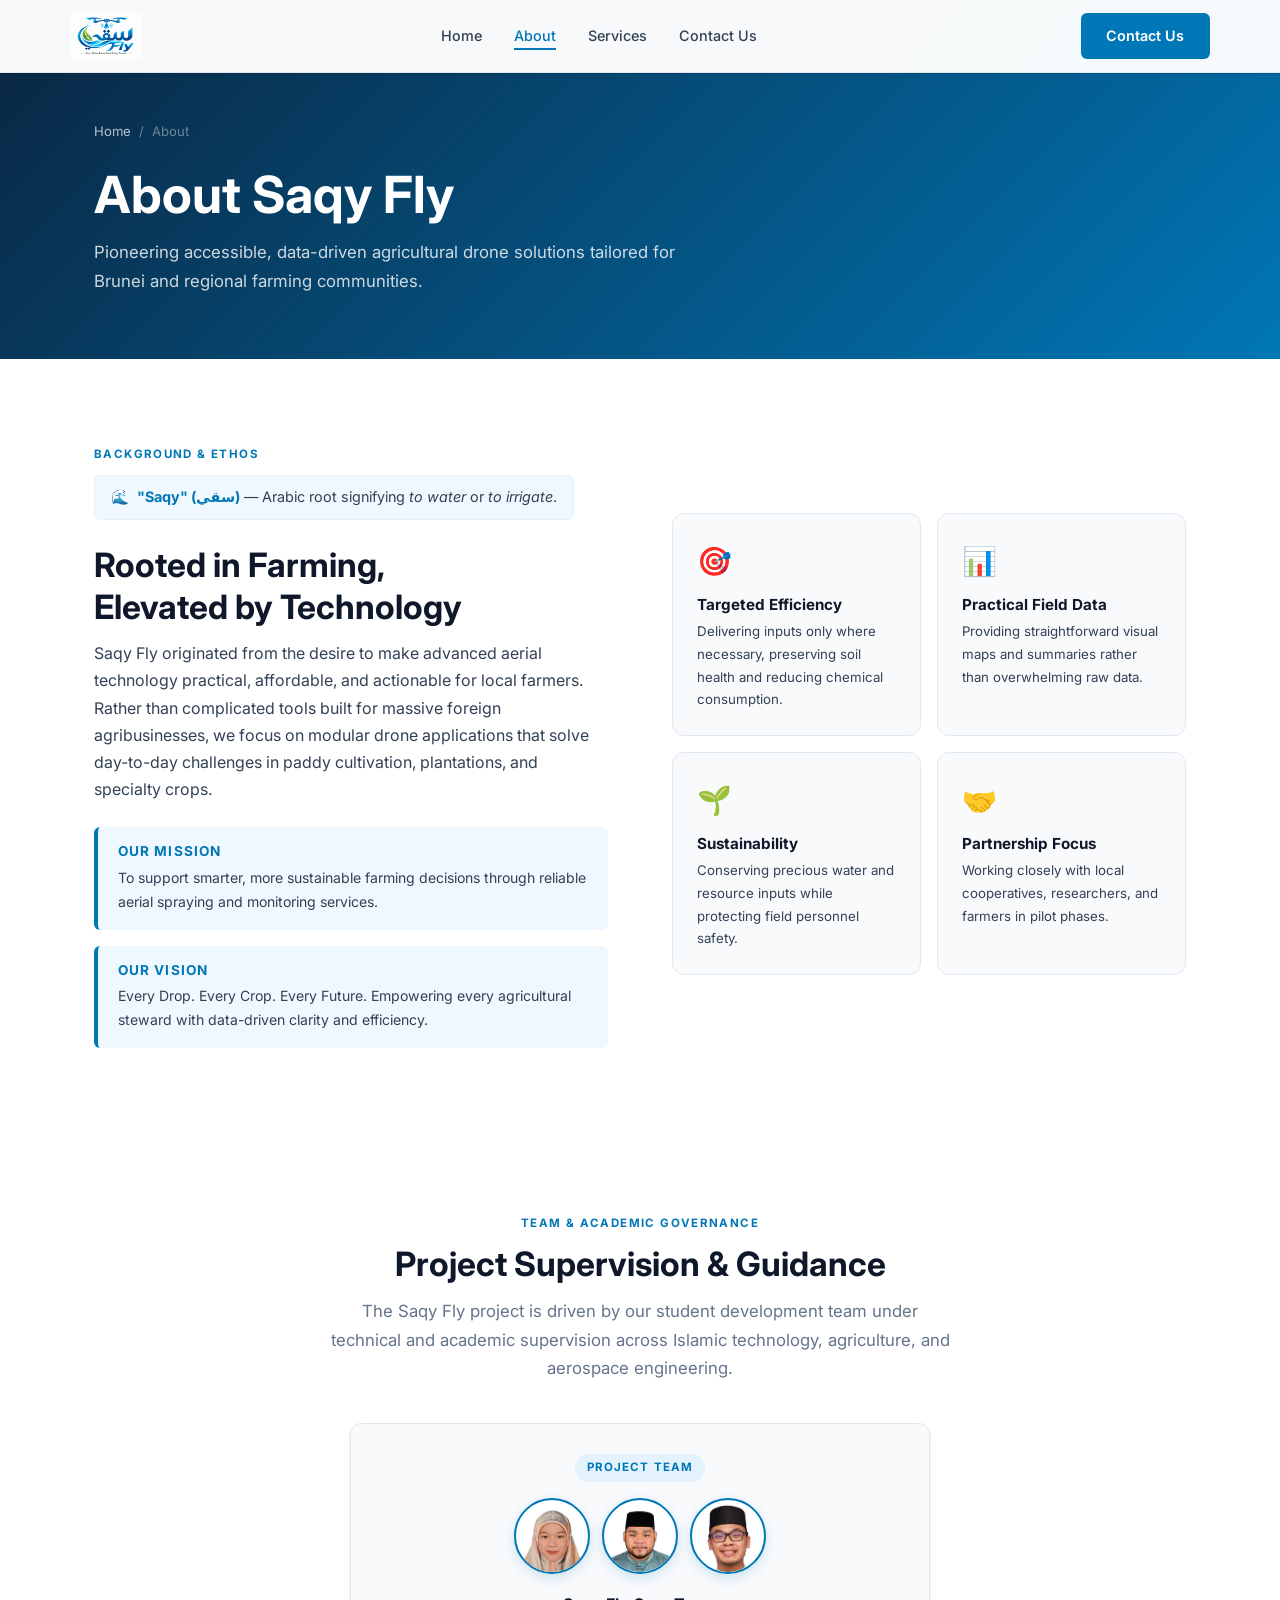
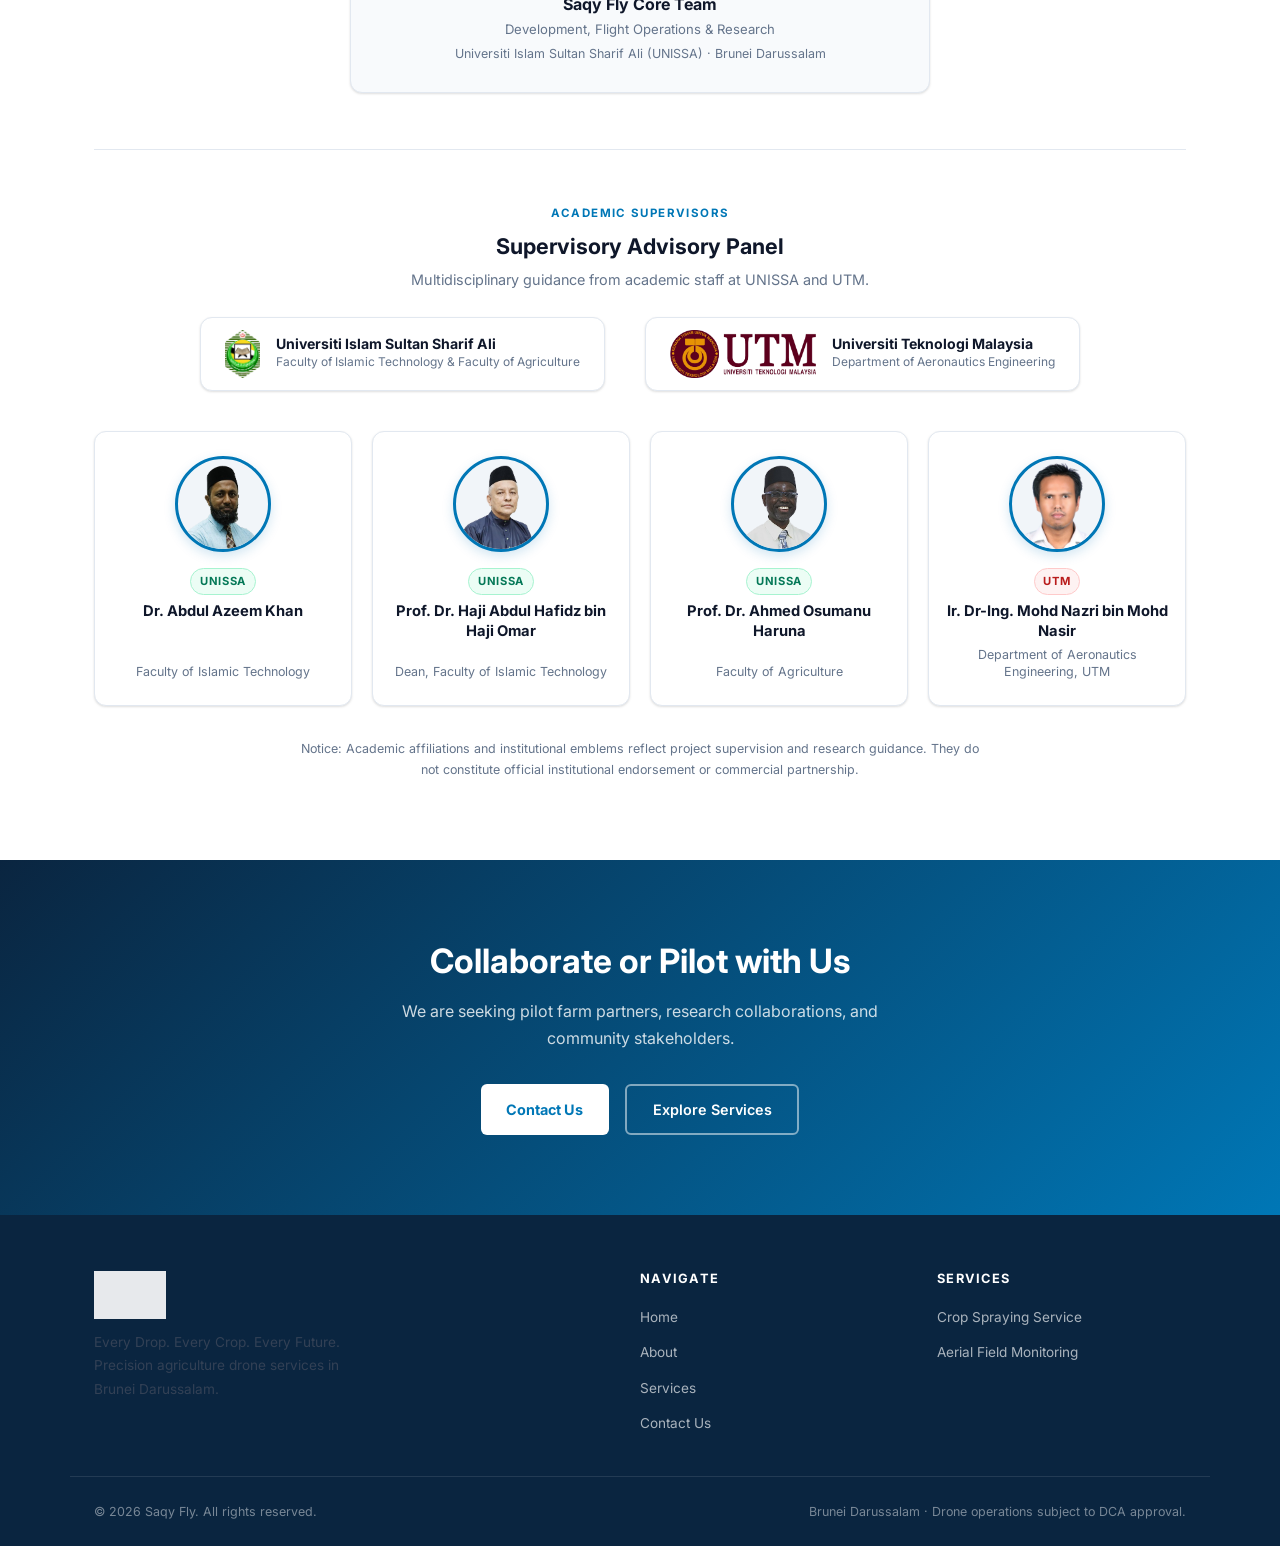
==== commit 6bc4a1dc: "Add academic supervisors with photos and UNISSA & UTM institutional badges" ====
--- a/about/index.html
+++ b/about/index.html
@@ -108,20 +108,19 @@
     </div>
   </section>
 
-  <!-- ══ PROJECT SUPERVISION & GUIDANCE (Requirement 2) ══ -->
+  <!-- ══ PROJECT SUPERVISION & GUIDANCE ══ -->
   <section class="supervision bg-grey">
     <div class="container">
-      <div class="center" style="max-width:700px; margin:0 auto;">
-        <span class="section-label">Team &amp; Governance</span>
+      <div class="center" style="max-width:720px; margin:0 auto;">
+        <span class="section-label">Team &amp; Academic Governance</span>
         <h2 class="section-title">Project Supervision &amp; Guidance</h2>
         <p class="section-subtitle" style="margin:0 auto;">
-          Our initiative is guided by ongoing academic research, technical supervision, and cooperative collaboration.
+          The Saqy Fly project is driven by our student development team under technical and academic supervision across Islamic technology, agriculture, and aerospace engineering.
         </p>
       </div>
 
-      <div class="supervision__grid">
-
-        <!-- Column 1: Project Team -->
+      <!-- Core Project Team Card -->
+      <div style="max-width: 580px; margin: 2.5rem auto 0;">
         <div class="supervision-card">
           <span class="supervision-card__role">Project Team</span>
           <div class="team-avatars-row">
@@ -131,37 +130,87 @@
           </div>
           <h4>Saqy Fly Core Team</h4>
           <div class="supervision-card__title">Development, Flight Operations &amp; Research</div>
-          <div class="supervision-card__dept">Saqy Fly Initiative · Brunei Darussalam</div>
-        </div>
-
-        <!-- Column 2: Project Supervisor -->
-        <div class="supervision-card">
-          <span class="supervision-card__role">Project Supervisor</span>
-          <div class="supervision-card__avatar">🎓</div>
-          <h4>[Supervisor Name]</h4>
-          <div class="supervision-card__title">[Academic Title / Designation]</div>
-          <div class="supervision-card__dept">[Department / Faculty / Institution]</div>
-          <div class="supervision-card__placeholder">
-            ✏️ Replace with supervisor's title &amp; department once confirmed
-          </div>
-        </div>
-
-        <!-- Column 3: Project Partners -->
-        <div class="supervision-card">
-          <span class="supervision-card__role">Project Partners</span>
-          <div class="supervision-card__avatar">🤝</div>
-          <h4>[Collaborating Entity]</h4>
-          <div class="supervision-card__title">Agricultural &amp; Pilot Partners</div>
-          <div class="supervision-card__dept">Brunei Darussalam</div>
-          <div class="supervision-card__placeholder">
-            ✏️ Replace with confirmed pilot farms or industry partners
-          </div>
-        </div>
-
-      </div>
-
-      <p class="center mt-3" style="font-size:.78rem; color:var(--text-muted);">
-        Notice: Academic or institutional affiliations are for technical supervision and project guidance purposes. No formal institutional endorsement is implied without verified consent.
+          <div class="supervision-card__dept">Universiti Islam Sultan Sharif Ali (UNISSA) · Brunei Darussalam</div>
+        </div>
+      </div>
+
+      <!-- Institutional Logos -->
+      <div class="supervisors-section">
+        <div class="center">
+          <span class="section-label">Academic Supervisors</span>
+          <h3 style="font-size: 1.35rem; margin-bottom: .5rem;">Supervisory Advisory Panel</h3>
+          <p class="section-subtitle" style="margin:0 auto; font-size:.9rem;">
+            Multidisciplinary guidance from academic staff at UNISSA and UTM.
+          </p>
+
+          <!-- Institution Badges -->
+          <div class="institution-badges">
+            <div class="institution-badge">
+              <img src="../assets/images/logos/unissa.png" alt="UNISSA - Universiti Islam Sultan Sharif Ali" />
+              <div class="institution-badge__info">
+                <div class="institution-badge__name">Universiti Islam Sultan Sharif Ali</div>
+                <div class="institution-badge__faculty">Faculty of Islamic Technology &amp; Faculty of Agriculture</div>
+              </div>
+            </div>
+
+            <div class="institution-badge">
+              <img src="../assets/images/logos/utm.png" alt="UTM - Universiti Teknologi Malaysia" />
+              <div class="institution-badge__info">
+                <div class="institution-badge__name">Universiti Teknologi Malaysia</div>
+                <div class="institution-badge__faculty">Department of Aeronautics Engineering</div>
+              </div>
+            </div>
+          </div>
+        </div>
+
+        <!-- 4 Supervisors Grid -->
+        <div class="supervisors-grid">
+
+          <!-- Supervisor 1 -->
+          <div class="supervisor-card">
+            <div class="supervisor-photo-wrap">
+              <img src="../assets/images/supervisors/dr-azeem.png" alt="Dr. Abdul Azeem Khan" />
+            </div>
+            <span class="supervisor-tag supervisor-tag--unissa">UNISSA</span>
+            <h4>Dr. Abdul Azeem Khan</h4>
+            <div class="supervisor-dept">Faculty of Islamic Technology</div>
+          </div>
+
+          <!-- Supervisor 2 -->
+          <div class="supervisor-card">
+            <div class="supervisor-photo-wrap">
+              <img src="../assets/images/supervisors/prof-hafidz.png" alt="Prof Dr. Haji Abdul Hafidz bin Haji Omar" />
+            </div>
+            <span class="supervisor-tag supervisor-tag--unissa">UNISSA</span>
+            <h4>Prof. Dr. Haji Abdul Hafidz bin Haji Omar</h4>
+            <div class="supervisor-dept">Dean, Faculty of Islamic Technology</div>
+          </div>
+
+          <!-- Supervisor 3 -->
+          <div class="supervisor-card">
+            <div class="supervisor-photo-wrap">
+              <img src="../assets/images/supervisors/prof-ahmed.png" alt="Prof. Dr. Ahmed Osumanu Haruna" />
+            </div>
+            <span class="supervisor-tag supervisor-tag--unissa">UNISSA</span>
+            <h4>Prof. Dr. Ahmed Osumanu Haruna</h4>
+            <div class="supervisor-dept">Faculty of Agriculture</div>
+          </div>
+
+          <!-- Supervisor 4 -->
+          <div class="supervisor-card">
+            <div class="supervisor-photo-wrap">
+              <img src="../assets/images/supervisors/dr-nazri.png" alt="Ir. Dr-Ing. Mohd Nazri bin Mohd Nasir" />
+            </div>
+            <span class="supervisor-tag supervisor-tag--utm">UTM</span>
+            <h4>Ir. Dr-Ing. Mohd Nazri bin Mohd Nasir</h4>
+            <div class="supervisor-dept">Department of Aeronautics Engineering, UTM</div>
+          </div>
+
+        </div>
+      </div>
+
+      <p class="center mt-3" style="font-size:.78rem; color:var(--text-muted); max-width: 680px; margin: 2rem auto 0;">
+        Notice: Academic affiliations and institutional emblems reflect project supervision and research guidance. They do not constitute official institutional endorsement or commercial partnership.
       </p>
     </div>
   </section>
--- a/assets/css/style.css
+++ b/assets/css/style.css
@@ -938,3 +938,128 @@
   .carousel-slide img, .carousel-slide__placeholder { height: 260px; }
   .supervision__grid { grid-template-columns: 1fr; }
 }
+
+/* ── SUPERVISORS & INSTITUTIONAL AFFILIATIONS ── */
+.supervisors-section {
+  margin-top: 3.5rem;
+  padding-top: 3rem;
+  border-top: 1px solid var(--border);
+}
+.institution-badges {
+  display: flex;
+  justify-content: center;
+  align-items: center;
+  gap: 2.5rem;
+  margin: 1.5rem 0 2.5rem;
+  flex-wrap: wrap;
+}
+.institution-badge {
+  display: flex;
+  align-items: center;
+  gap: 1rem;
+  background: var(--white);
+  border: 1px solid var(--border);
+  border-radius: var(--radius);
+  padding: .75rem 1.5rem;
+  box-shadow: var(--shadow-sm);
+  transition: transform var(--transition), box-shadow var(--transition);
+}
+.institution-badge:hover {
+  transform: translateY(-2px);
+  box-shadow: var(--shadow);
+}
+.institution-badge img {
+  height: 48px;
+  width: auto;
+  object-fit: contain;
+}
+.institution-badge__info {
+  text-align: left;
+}
+.institution-badge__name {
+  font-size: .88rem;
+  font-weight: 700;
+  color: var(--text-dark);
+  line-height: 1.25;
+}
+.institution-badge__faculty {
+  font-size: .75rem;
+  color: var(--text-muted);
+}
+.supervisors-grid {
+  display: grid;
+  grid-template-columns: repeat(4, 1fr);
+  gap: 1.25rem;
+}
+.supervisor-card {
+  background: var(--white);
+  border: 1px solid var(--border);
+  border-radius: var(--radius);
+  padding: 1.5rem 1rem;
+  text-align: center;
+  box-shadow: var(--shadow-sm);
+  transition: transform var(--transition), box-shadow var(--transition);
+  display: flex;
+  flex-direction: column;
+  align-items: center;
+}
+.supervisor-card:hover {
+  transform: translateY(-3px);
+  box-shadow: var(--shadow);
+}
+.supervisor-photo-wrap {
+  width: 96px;
+  height: 96px;
+  border-radius: 50%;
+  border: 3px solid var(--ocean);
+  box-shadow: 0 4px 12px rgba(0,119,182,.18);
+  margin-bottom: 1rem;
+  overflow: hidden;
+  background: var(--grey-100);
+}
+.supervisor-photo-wrap img {
+  width: 100%;
+  height: 100%;
+  object-fit: cover;
+  object-position: center top;
+}
+.supervisor-card h4 {
+  font-size: .92rem;
+  line-height: 1.35;
+  margin-bottom: .35rem;
+  color: var(--text-dark);
+}
+.supervisor-tag {
+  display: inline-block;
+  font-size: .7rem;
+  font-weight: 700;
+  padding: .2rem .55rem;
+  border-radius: 100px;
+  margin-bottom: .4rem;
+  text-transform: uppercase;
+  letter-spacing: .06em;
+}
+.supervisor-tag--unissa {
+  background: #ecfdf5;
+  color: #047857;
+  border: 1px solid #a7f3d0;
+}
+.supervisor-tag--utm {
+  background: #fef2f2;
+  color: #b91c1c;
+  border: 1px solid #fecaca;
+}
+.supervisor-dept {
+  font-size: .78rem;
+  color: var(--text-muted);
+  line-height: 1.35;
+  margin-top: auto;
+}
+
+@media (max-width: 960px) {
+  .supervisors-grid { grid-template-columns: repeat(2, 1fr); }
+}
+@media (max-width: 560px) {
+  .supervisors-grid { grid-template-columns: 1fr; }
+  .institution-badges { flex-direction: column; gap: 1rem; }
+}
